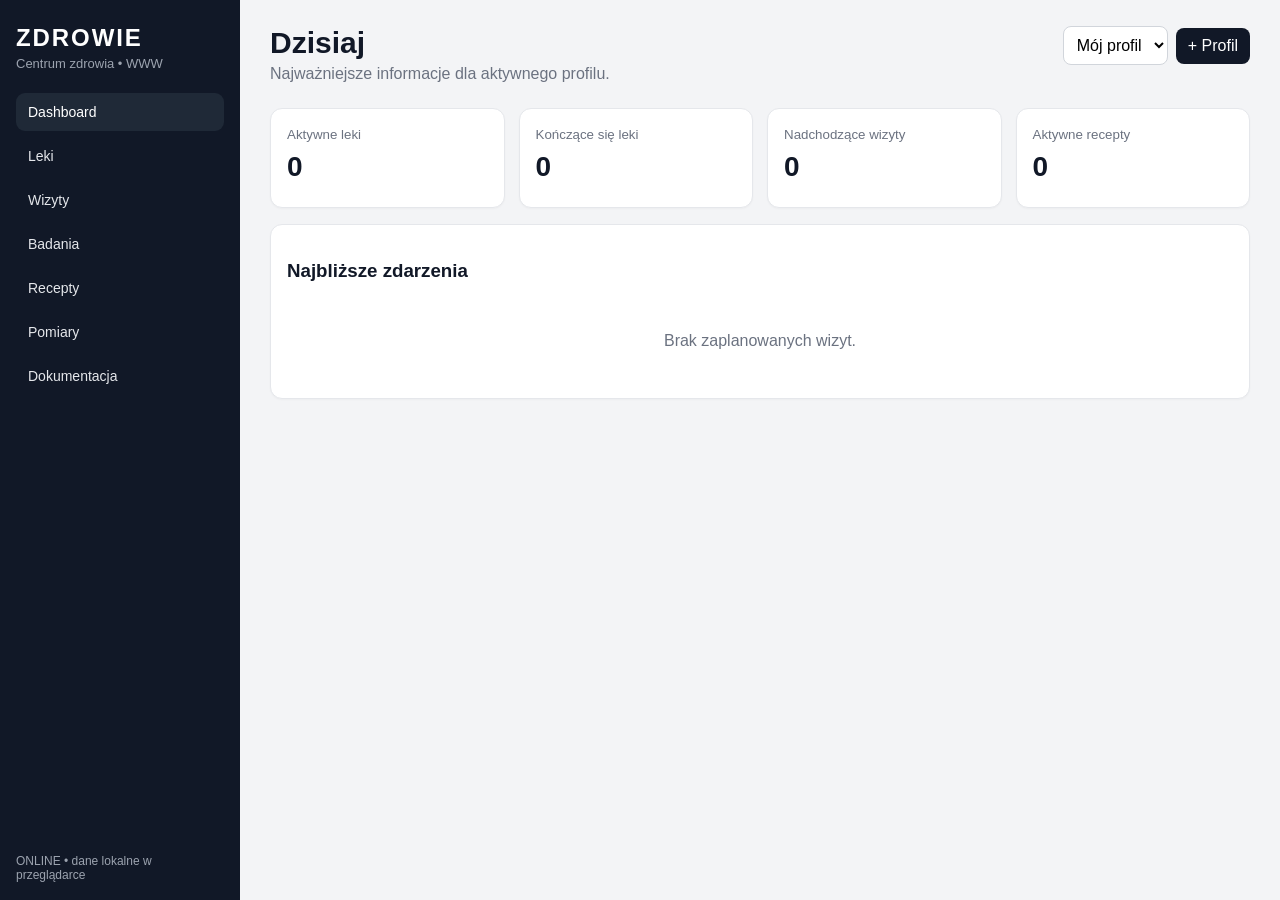
==== docs/index.html @ f6a7800a "Add docs deployment for GitHub Pages" ====
<!doctype html>
<html lang="pl">
<head>
  <meta charset="utf-8" />
  <meta name="viewport" content="width=device-width,initial-scale=1" />
  <meta name="theme-color" content="#111827" />
  <title>Zdrowie — Centrum zdrowia</title>
  <link rel="manifest" href="manifest.webmanifest" />
  <link rel="stylesheet" href="styles.css" />
</head>
<body>
  <aside class="sidebar">
    <div class="brand">ZDROWIE</div>
    <div class="muted">Centrum zdrowia • WWW</div>
    <nav id="nav"></nav>
    <div class="sidebar-foot">ONLINE • dane lokalne w przeglądarce</div>
  </aside>
  <main>
    <header>
      <div>
        <h1 id="pageTitle">Dzisiaj</h1>
        <p id="pageSubtitle">Najważniejsze informacje dla aktywnego profilu.</p>
      </div>
      <div class="header-actions">
        <select id="profileSelect"></select>
        <button id="addProfileBtn">+ Profil</button>
      </div>
    </header>
    <section id="content"></section>
  </main>
  <script src="app.js"></script>
</body>
</html>
---- docs/styles.css ----
:root{font-family:Inter,Segoe UI,Arial,sans-serif;color:#111827;background:#f3f4f6}*{box-sizing:border-box}body{margin:0;display:grid;grid-template-columns:240px 1fr;min-height:100vh}.sidebar{background:#111827;color:#fff;padding:24px 16px;position:sticky;top:0;height:100vh}.brand{font-size:24px;font-weight:800;letter-spacing:.08em}.muted{color:#9ca3af;font-size:13px;margin:4px 0 22px}nav{display:grid;gap:6px}.nav-btn{width:100%;border:0;background:transparent;color:#e5e7eb;padding:11px 12px;border-radius:9px;text-align:left;cursor:pointer;font-size:14px}.nav-btn:hover,.nav-btn.active{background:#1f2937;color:#fff}.sidebar-foot{position:absolute;bottom:18px;left:16px;right:16px;color:#9ca3af;font-size:12px}main{padding:26px 30px}header{display:flex;justify-content:space-between;align-items:flex-start;gap:20px;margin-bottom:20px}h1{margin:0;font-size:30px}header p{margin:5px 0;color:#6b7280}.header-actions{display:flex;gap:8px;align-items:center}button,select,input,textarea{font:inherit}button{border:0;border-radius:8px;padding:9px 12px;background:#111827;color:#fff;cursor:pointer}button.secondary{background:#e5e7eb;color:#111827}select,input,textarea{border:1px solid #d1d5db;border-radius:8px;padding:9px;background:#fff}.cards{display:grid;grid-template-columns:repeat(4,minmax(0,1fr));gap:14px}.card,.panel{background:#fff;border:1px solid #e5e7eb;border-radius:12px;padding:16px;box-shadow:0 1px 2px rgba(0,0,0,.03)}.card .value{font-size:28px;font-weight:800;margin:8px 0}.card small{color:#6b7280}.panel{margin-top:16px}.toolbar{display:flex;gap:8px;flex-wrap:wrap;margin-bottom:12px}.table-wrap{overflow:auto}table{width:100%;border-collapse:collapse;background:#fff}th,td{padding:10px 9px;border-bottom:1px solid #e5e7eb;text-align:left;font-size:14px}th{color:#4b5563;font-weight:700}.badge{display:inline-block;padding:4px 7px;border-radius:999px;background:#eef2ff;font-size:12px}.danger{color:#b91c1c}.empty{padding:32px;text-align:center;color:#6b7280}.modal{position:fixed;inset:0;background:rgba(17,24,39,.55);display:flex;align-items:center;justify-content:center;padding:20px}.modal-card{background:#fff;width:min(560px,100%);border-radius:14px;padding:20px}.form-grid{display:grid;grid-template-columns:1fr 1fr;gap:10px}.form-grid .full{grid-column:1/-1}.modal-actions{display:flex;justify-content:flex-end;gap:8px;margin-top:16px}@media(max-width:950px){body{grid-template-columns:1fr}.sidebar{position:relative;height:auto}.sidebar-foot{display:none}nav{grid-template-columns:repeat(3,1fr)}main{padding:20px}.cards{grid-template-columns:repeat(2,1fr)}}@media(max-width:600px){nav{grid-template-columns:repeat(2,1fr)}header{flex-direction:column}.cards{grid-template-columns:1fr}.form-grid{grid-template-columns:1fr}.form-grid .full{grid-column:auto}}
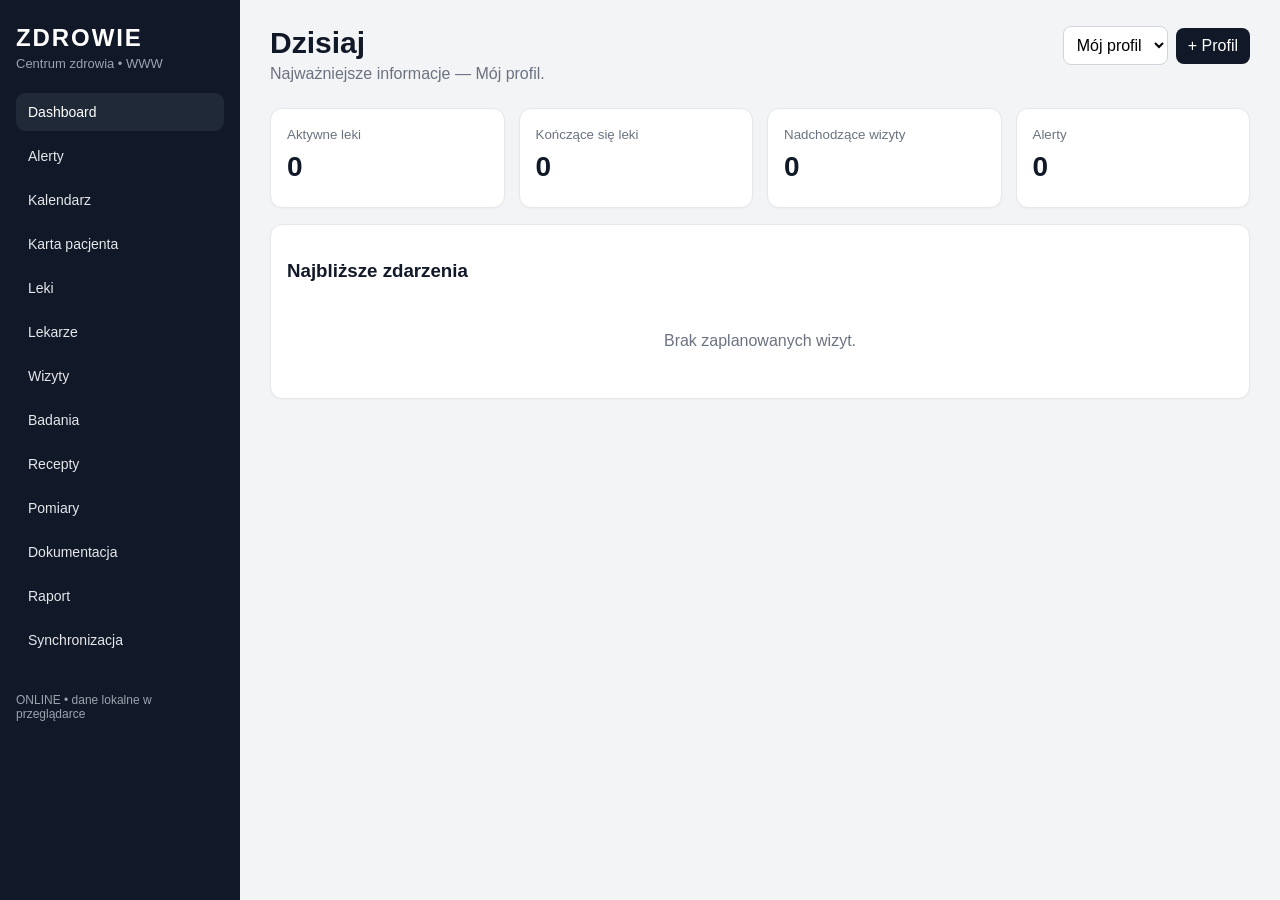
==== commit c299326e: "web: load encrypted sync module" ====
--- a/docs/index.html
+++ b/docs/index.html
@@ -29,5 +29,6 @@
     <section id="content"></section>
   </main>
   <script src="app.js"></script>
+  <script src="sync.js"></script>
 </body>
 </html>
--- a/docs/styles.css
+++ b/docs/styles.css
@@ -1 +1 @@
-:root{font-family:Inter,Segoe UI,Arial,sans-serif;color:#111827;background:#f3f4f6}*{box-sizing:border-box}body{margin:0;display:grid;grid-template-columns:240px 1fr;min-height:100vh}.sidebar{background:#111827;color:#fff;padding:24px 16px;position:sticky;top:0;height:100vh}.brand{font-size:24px;font-weight:800;letter-spacing:.08em}.muted{color:#9ca3af;font-size:13px;margin:4px 0 22px}nav{display:grid;gap:6px}.nav-btn{width:100%;border:0;background:transparent;color:#e5e7eb;padding:11px 12px;border-radius:9px;text-align:left;cursor:pointer;font-size:14px}.nav-btn:hover,.nav-btn.active{background:#1f2937;color:#fff}.sidebar-foot{position:absolute;bottom:18px;left:16px;right:16px;color:#9ca3af;font-size:12px}main{padding:26px 30px}header{display:flex;justify-content:space-between;align-items:flex-start;gap:20px;margin-bottom:20px}h1{margin:0;font-size:30px}header p{margin:5px 0;color:#6b7280}.header-actions{display:flex;gap:8px;align-items:center}button,select,input,textarea{font:inherit}button{border:0;border-radius:8px;padding:9px 12px;background:#111827;color:#fff;cursor:pointer}button.secondary{background:#e5e7eb;color:#111827}select,input,textarea{border:1px solid #d1d5db;border-radius:8px;padding:9px;background:#fff}.cards{display:grid;grid-template-columns:repeat(4,minmax(0,1fr));gap:14px}.card,.panel{background:#fff;border:1px solid #e5e7eb;border-radius:12px;padding:16px;box-shadow:0 1px 2px rgba(0,0,0,.03)}.card .value{font-size:28px;font-weight:800;margin:8px 0}.card small{color:#6b7280}.panel{margin-top:16px}.toolbar{display:flex;gap:8px;flex-wrap:wrap;margin-bottom:12px}.table-wrap{overflow:auto}table{width:100%;border-collapse:collapse;background:#fff}th,td{padding:10px 9px;border-bottom:1px solid #e5e7eb;text-align:left;font-size:14px}th{color:#4b5563;font-weight:700}.badge{display:inline-block;padding:4px 7px;border-radius:999px;background:#eef2ff;font-size:12px}.danger{color:#b91c1c}.empty{padding:32px;text-align:center;color:#6b7280}.modal{position:fixed;inset:0;background:rgba(17,24,39,.55);display:flex;align-items:center;justify-content:center;padding:20px}.modal-card{background:#fff;width:min(560px,100%);border-radius:14px;padding:20px}.form-grid{display:grid;grid-template-columns:1fr 1fr;gap:10px}.form-grid .full{grid-column:1/-1}.modal-actions{display:flex;justify-content:flex-end;gap:8px;margin-top:16px}@media(max-width:950px){body{grid-template-columns:1fr}.sidebar{position:relative;height:auto}.sidebar-foot{display:none}nav{grid-template-columns:repeat(3,1fr)}main{padding:20px}.cards{grid-template-columns:repeat(2,1fr)}}@media(max-width:600px){nav{grid-template-columns:repeat(2,1fr)}header{flex-direction:column}.cards{grid-template-columns:1fr}.form-grid{grid-template-columns:1fr}.form-grid .full{grid-column:auto}}+:root{font-family:Inter,Segoe UI,Arial,sans-serif;color:#111827;background:#f3f4f6}*{box-sizing:border-box}body{margin:0;display:grid;grid-template-columns:240px 1fr;min-height:100vh}.sidebar{background:#111827;color:#fff;padding:24px 16px;position:sticky;top:0;height:100vh;overflow:auto}.brand{font-size:24px;font-weight:800;letter-spacing:.08em}.muted{color:#9ca3af;font-size:13px;margin:4px 0 22px}nav{display:grid;gap:6px}.nav-btn{width:100%;border:0;background:transparent;color:#e5e7eb;padding:11px 12px;border-radius:9px;text-align:left;cursor:pointer;font-size:14px}.nav-btn:hover,.nav-btn.active{background:#1f2937;color:#fff}.sidebar-foot{position:sticky;bottom:0;margin-top:20px;padding-top:14px;background:#111827;color:#9ca3af;font-size:12px}main{padding:26px 30px;min-width:0}header{display:flex;justify-content:space-between;align-items:flex-start;gap:20px;margin-bottom:20px}h1{margin:0;font-size:30px}header p{margin:5px 0;color:#6b7280}.header-actions{display:flex;gap:8px;align-items:center}button,select,input,textarea{font:inherit}button{border:0;border-radius:8px;padding:9px 12px;background:#111827;color:#fff;cursor:pointer}button.secondary{background:#e5e7eb;color:#111827}select,input,textarea{border:1px solid #d1d5db;border-radius:8px;padding:9px;background:#fff}textarea{min-height:90px;resize:vertical}.cards{display:grid;grid-template-columns:repeat(4,minmax(0,1fr));gap:14px}.card,.panel{background:#fff;border:1px solid #e5e7eb;border-radius:12px;padding:16px;box-shadow:0 1px 2px rgba(0,0,0,.03)}.card .value{font-size:28px;font-weight:800;margin:8px 0}.card small{color:#6b7280}.panel{margin-top:16px}.toolbar{display:flex;gap:8px;flex-wrap:wrap;margin-bottom:12px}.table-wrap{overflow:auto}table{width:100%;border-collapse:collapse;background:#fff}th,td{padding:10px 9px;border-bottom:1px solid #e5e7eb;text-align:left;font-size:14px}th{color:#4b5563;font-weight:700}.badge{display:inline-block;padding:4px 7px;border-radius:999px;background:#eef2ff;font-size:12px}.alert-high{background:#fee2e2;color:#991b1b}.danger{color:#b91c1c}.empty{padding:32px;text-align:center;color:#6b7280}.modal{position:fixed;inset:0;background:rgba(17,24,39,.55);display:flex;align-items:center;justify-content:center;padding:20px;z-index:20}.modal-card{background:#fff;width:min(560px,100%);border-radius:14px;padding:20px;max-height:90vh;overflow:auto}.form-grid{display:grid;grid-template-columns:1fr 1fr;gap:10px}.form-grid .full{grid-column:1/-1}.modal-actions{display:flex;justify-content:flex-end;gap:8px;margin-top:16px}.timeline{display:grid;gap:0;margin-top:12px}.timeline-item{display:grid;grid-template-columns:180px 1fr;gap:18px;padding:13px 0;border-bottom:1px solid #e5e7eb}.timeline-date{font-weight:700;color:#374151}.patient-grid{display:grid;grid-template-columns:repeat(3,minmax(0,1fr));gap:16px}.patient-grid label{display:grid;gap:6px;color:#4b5563}.patient-grid input,.patient-grid textarea{width:100%;color:#111827}.patient-grid .wide{grid-column:1/-1}.report h2{margin-top:6px}.report h3{margin-top:24px;margin-bottom:8px}@media print{.sidebar,header,.toolbar{display:none!important}body{display:block;background:#fff}main{padding:0}.panel{border:0;box-shadow:none;margin:0}.report{font-size:11pt}button{display:none!important}}@media(max-width:950px){body{grid-template-columns:1fr}.sidebar{position:relative;height:auto}.sidebar-foot{display:none}nav{grid-template-columns:repeat(3,1fr)}main{padding:20px}.cards{grid-template-columns:repeat(2,1fr)}.patient-grid{grid-template-columns:1fr 1fr}}@media(max-width:600px){nav{grid-template-columns:repeat(2,1fr)}header{flex-direction:column}.cards{grid-template-columns:1fr}.form-grid,.patient-grid{grid-template-columns:1fr}.form-grid .full,.patient-grid .wide{grid-column:auto}.timeline-item{grid-template-columns:1fr;gap:4px}}
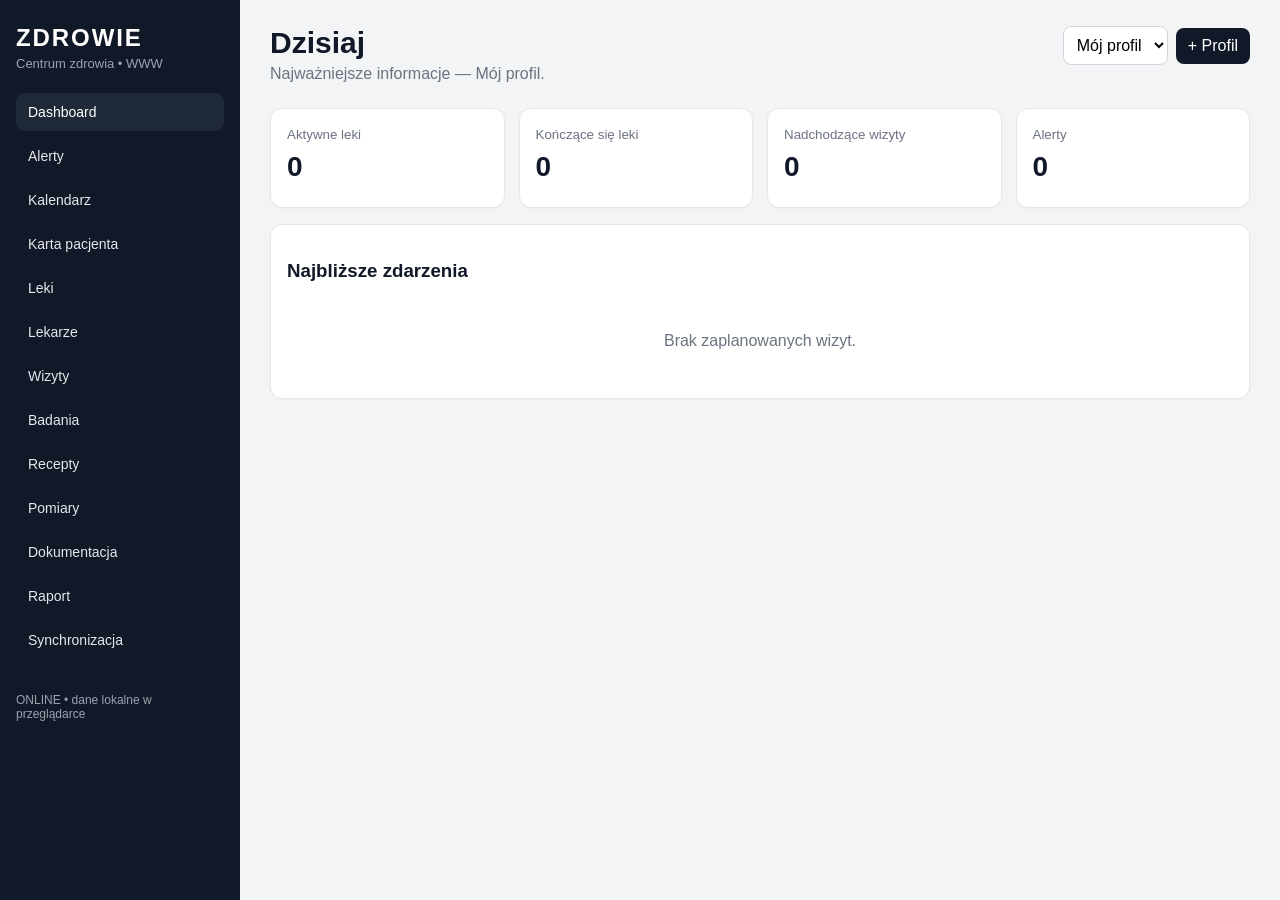
==== commit 5c8c8b9a: "Force fresh WWW assets for cloud sync test" ====
--- a/docs/index.html
+++ b/docs/index.html
@@ -6,7 +6,7 @@
   <meta name="theme-color" content="#111827" />
   <title>Zdrowie — Centrum zdrowia</title>
   <link rel="manifest" href="manifest.webmanifest" />
-  <link rel="stylesheet" href="styles.css" />
+  <link rel="stylesheet" href="styles.css?v=20" />
 </head>
 <body>
   <aside class="sidebar">
@@ -28,7 +28,7 @@
     </header>
     <section id="content"></section>
   </main>
-  <script src="app.js"></script>
-  <script src="sync.js"></script>
+  <script src="app.js?v=20"></script>
+  <script src="sync.js?v=20"></script>
 </body>
 </html>
--- a/docs/styles.css
+++ b/docs/styles.css
@@ -1 +1 @@
-:root{font-family:Inter,Segoe UI,Arial,sans-serif;color:#111827;background:#f3f4f6}*{box-sizing:border-box}body{margin:0;display:grid;grid-template-columns:240px 1fr;min-height:100vh}.sidebar{background:#111827;color:#fff;padding:24px 16px;position:sticky;top:0;height:100vh;overflow:auto}.brand{font-size:24px;font-weight:800;letter-spacing:.08em}.muted{color:#9ca3af;font-size:13px;margin:4px 0 22px}nav{display:grid;gap:6px}.nav-btn{width:100%;border:0;background:transparent;color:#e5e7eb;padding:11px 12px;border-radius:9px;text-align:left;cursor:pointer;font-size:14px}.nav-btn:hover,.nav-btn.active{background:#1f2937;color:#fff}.sidebar-foot{position:sticky;bottom:0;margin-top:20px;padding-top:14px;background:#111827;color:#9ca3af;font-size:12px}main{padding:26px 30px;min-width:0}header{display:flex;justify-content:space-between;align-items:flex-start;gap:20px;margin-bottom:20px}h1{margin:0;font-size:30px}header p{margin:5px 0;color:#6b7280}.header-actions{display:flex;gap:8px;align-items:center}button,select,input,textarea{font:inherit}button{border:0;border-radius:8px;padding:9px 12px;background:#111827;color:#fff;cursor:pointer}button.secondary{background:#e5e7eb;color:#111827}select,input,textarea{border:1px solid #d1d5db;border-radius:8px;padding:9px;background:#fff}textarea{min-height:90px;resize:vertical}.cards{display:grid;grid-template-columns:repeat(4,minmax(0,1fr));gap:14px}.card,.panel{background:#fff;border:1px solid #e5e7eb;border-radius:12px;padding:16px;box-shadow:0 1px 2px rgba(0,0,0,.03)}.card .value{font-size:28px;font-weight:800;margin:8px 0}.card small{color:#6b7280}.panel{margin-top:16px}.toolbar{display:flex;gap:8px;flex-wrap:wrap;margin-bottom:12px}.table-wrap{overflow:auto}table{width:100%;border-collapse:collapse;background:#fff}th,td{padding:10px 9px;border-bottom:1px solid #e5e7eb;text-align:left;font-size:14px}th{color:#4b5563;font-weight:700}.badge{display:inline-block;padding:4px 7px;border-radius:999px;background:#eef2ff;font-size:12px}.alert-high{background:#fee2e2;color:#991b1b}.danger{color:#b91c1c}.empty{padding:32px;text-align:center;color:#6b7280}.modal{position:fixed;inset:0;background:rgba(17,24,39,.55);display:flex;align-items:center;justify-content:center;padding:20px;z-index:20}.modal-card{background:#fff;width:min(560px,100%);border-radius:14px;padding:20px;max-height:90vh;overflow:auto}.form-grid{display:grid;grid-template-columns:1fr 1fr;gap:10px}.form-grid .full{grid-column:1/-1}.modal-actions{display:flex;justify-content:flex-end;gap:8px;margin-top:16px}.timeline{display:grid;gap:0;margin-top:12px}.timeline-item{display:grid;grid-template-columns:180px 1fr;gap:18px;padding:13px 0;border-bottom:1px solid #e5e7eb}.timeline-date{font-weight:700;color:#374151}.patient-grid{display:grid;grid-template-columns:repeat(3,minmax(0,1fr));gap:16px}.patient-grid label{display:grid;gap:6px;color:#4b5563}.patient-grid input,.patient-grid textarea{width:100%;color:#111827}.patient-grid .wide{grid-column:1/-1}.report h2{margin-top:6px}.report h3{margin-top:24px;margin-bottom:8px}@media print{.sidebar,header,.toolbar{display:none!important}body{display:block;background:#fff}main{padding:0}.panel{border:0;box-shadow:none;margin:0}.report{font-size:11pt}button{display:none!important}}@media(max-width:950px){body{grid-template-columns:1fr}.sidebar{position:relative;height:auto}.sidebar-foot{display:none}nav{grid-template-columns:repeat(3,1fr)}main{padding:20px}.cards{grid-template-columns:repeat(2,1fr)}.patient-grid{grid-template-columns:1fr 1fr}}@media(max-width:600px){nav{grid-template-columns:repeat(2,1fr)}header{flex-direction:column}.cards{grid-template-columns:1fr}.form-grid,.patient-grid{grid-template-columns:1fr}.form-grid .full,.patient-grid .wide{grid-column:auto}.timeline-item{grid-template-columns:1fr;gap:4px}}+:root{font-family:Inter,Segoe UI,Arial,sans-serif;color:#111827;background:#f3f4f6}*{box-sizing:border-box}body{margin:0;display:grid;grid-template-columns:240px 1fr;min-height:100vh}.sidebar{background:#111827;color:#fff;padding:24px 16px;position:sticky;top:0;height:100vh;overflow:auto}.brand{font-size:24px;font-weight:800;letter-spacing:.08em}.muted{color:#9ca3af;font-size:13px;margin:4px 0 22px}nav{display:grid;gap:6px}.nav-btn{width:100%;border:0;background:transparent;color:#e5e7eb;padding:11px 12px;border-radius:9px;text-align:left;cursor:pointer;font-size:14px}.nav-btn:hover,.nav-btn.active{background:#1f2937;color:#fff}.sidebar-foot{position:sticky;bottom:0;margin-top:20px;padding-top:14px;background:#111827;color:#9ca3af;font-size:12px}main{padding:26px 30px;min-width:0}header{display:flex;justify-content:space-between;align-items:flex-start;gap:20px;margin-bottom:20px}h1{margin:0;font-size:30px}header p{margin:5px 0;color:#6b7280}.header-actions{display:flex;gap:8px;align-items:center}button,select,input,textarea{font:inherit}button{border:0;border-radius:8px;padding:9px 12px;background:#111827;color:#fff;cursor:pointer}button.secondary{background:#e5e7eb;color:#111827}select,input,textarea{border:1px solid #d1d5db;border-radius:8px;padding:9px;background:#fff}textarea{min-height:90px;resize:vertical}.cards{display:grid;grid-template-columns:repeat(4,minmax(0,1fr));gap:14px}.card,.panel{background:#fff;border:1px solid #e5e7eb;border-radius:12px;padding:16px;box-shadow:0 1px 2px rgba(0,0,0,.03)}.card .value{font-size:28px;font-weight:800;margin:8px 0}.card small{color:#6b7280}.panel{margin-top:16px}.toolbar{display:flex;gap:8px;flex-wrap:wrap;margin-bottom:12px}.table-wrap{overflow:auto}table{width:100%;border-collapse:collapse;background:#fff}th,td{padding:10px 9px;border-bottom:1px solid #e5e7eb;text-align:left;font-size:14px}th{color:#4b5563;font-weight:700}.badge{display:inline-block;padding:4px 7px;border-radius:999px;background:#eef2ff;font-size:12px}.alert-high{background:#fee2e2;color:#991b1b}.danger{color:#b91c1c}.empty{padding:32px;text-align:center;color:#6b7280}.modal{position:fixed;inset:0;background:rgba(17,24,39,.55);display:flex;align-items:center;justify-content:center;padding:20px;z-index:20}.modal-card{background:#fff;width:min(560px,100%);border-radius:14px;padding:20px;max-height:90vh;overflow:auto}.form-grid{display:grid;grid-template-columns:1fr 1fr;gap:10px}.form-grid .full{grid-column:1/-1}.modal-actions{display:flex;justify-content:flex-end;gap:8px;margin-top:16px}.timeline{display:grid;gap:0;margin-top:12px}.timeline-item{display:grid;grid-template-columns:180px 1fr;gap:18px;padding:13px 0;border-bottom:1px solid #e5e7eb}.timeline-date{font-weight:700;color:#374151}.patient-grid{display:grid;grid-template-columns:repeat(3,minmax(0,1fr));gap:16px}.patient-grid label{display:grid;gap:6px;color:#4b5563}.patient-grid input,.patient-grid textarea{width:100%;color:#111827}.patient-grid .wide{grid-column:1/-1}.report h2{margin-top:6px}.report h3{margin-top:24px;margin-bottom:8px}.sync-row{display:flex;gap:10px;align-items:center;flex-wrap:wrap}.sync-row input[type=password]{min-width:240px}.sync-row input[type=file]{max-width:360px}.sync-note{color:#6b7280}.sync-status{margin-top:12px;font-weight:700}.sync-steps{line-height:1.8;padding-left:22px}@media print{.sidebar,header,.toolbar{display:none!important}body{display:block;background:#fff}main{padding:0}.panel{border:0;box-shadow:none;margin:0}.report{font-size:11pt}button{display:none!important}}@media(max-width:950px){body{grid-template-columns:1fr}.sidebar{position:relative;height:auto}.sidebar-foot{display:none}nav{grid-template-columns:repeat(3,1fr)}main{padding:20px}.cards{grid-template-columns:repeat(2,1fr)}.patient-grid{grid-template-columns:1fr 1fr}}@media(max-width:600px){nav{grid-template-columns:repeat(2,1fr)}header{flex-direction:column}.cards{grid-template-columns:1fr}.form-grid,.patient-grid{grid-template-columns:1fr}.form-grid .full,.patient-grid .wide{grid-column:auto}.timeline-item{grid-template-columns:1fr;gap:4px}.sync-row{align-items:stretch}.sync-row>*{width:100%}}
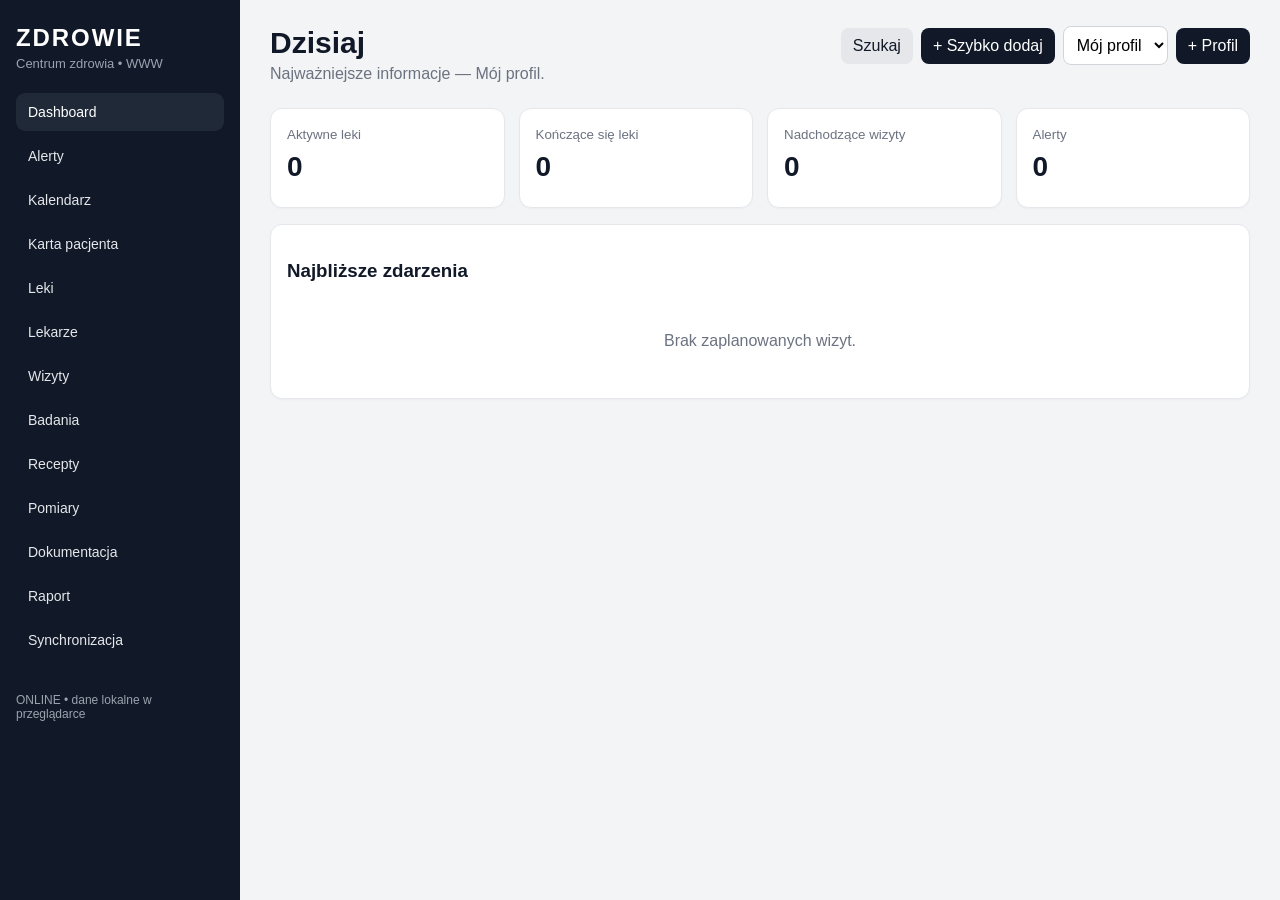
==== commit add96812: "feat(web): load quick search tools" ====
--- a/docs/index.html
+++ b/docs/index.html
@@ -6,7 +6,7 @@
   <meta name="theme-color" content="#111827" />
   <title>Zdrowie — Centrum zdrowia</title>
   <link rel="manifest" href="manifest.webmanifest" />
-  <link rel="stylesheet" href="styles.css?v=20" />
+  <link rel="stylesheet" href="styles.css?v=21" />
 </head>
 <body>
   <aside class="sidebar">
@@ -28,7 +28,8 @@
     </header>
     <section id="content"></section>
   </main>
-  <script src="app.js?v=20"></script>
-  <script src="sync.js?v=20"></script>
+  <script src="app.js?v=21"></script>
+  <script src="quick.js?v=21"></script>
+  <script src="sync.js?v=21"></script>
 </body>
 </html>
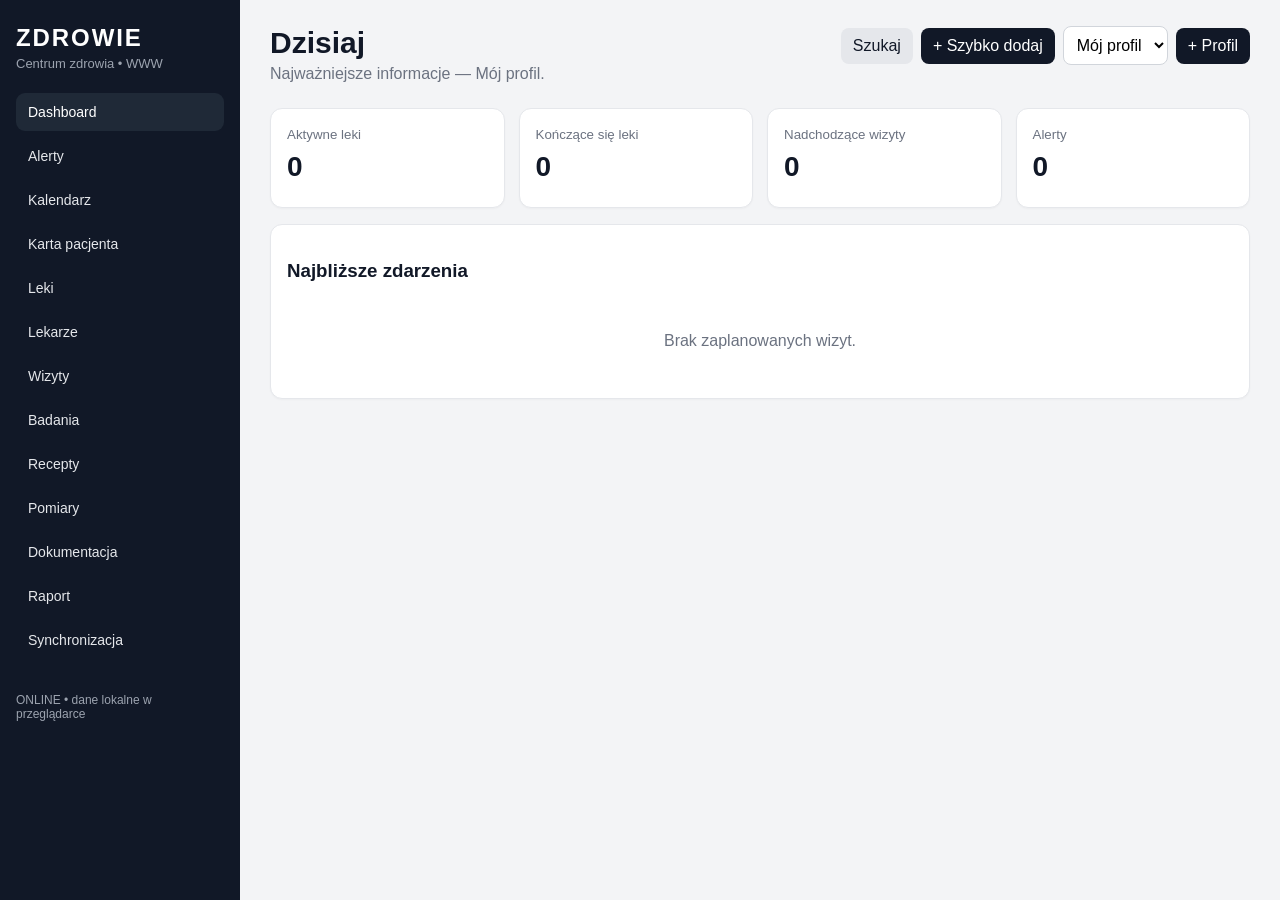
==== commit 229b4b27: "feat(web): enable new Today dashboard" ====
--- a/docs/index.html
+++ b/docs/index.html
@@ -6,7 +6,8 @@
   <meta name="theme-color" content="#111827" />
   <title>Zdrowie — Centrum zdrowia</title>
   <link rel="manifest" href="manifest.webmanifest" />
-  <link rel="stylesheet" href="styles.css?v=21" />
+  <link rel="stylesheet" href="styles.css?v=22" />
+  <link rel="stylesheet" href="dashboard-v2.css?v=22" />
 </head>
 <body>
   <aside class="sidebar">
@@ -28,8 +29,9 @@
     </header>
     <section id="content"></section>
   </main>
-  <script src="app.js?v=21"></script>
-  <script src="quick.js?v=21"></script>
-  <script src="sync.js?v=21"></script>
+  <script src="app.js?v=22"></script>
+  <script src="dashboard-v2.js?v=22"></script>
+  <script src="quick.js?v=22"></script>
+  <script src="sync.js?v=22"></script>
 </body>
 </html>
--- a/docs/styles.css
+++ b/docs/styles.css
@@ -1 +1 @@
-:root{font-family:Inter,Segoe UI,Arial,sans-serif;color:#111827;background:#f3f4f6}*{box-sizing:border-box}body{margin:0;display:grid;grid-template-columns:240px 1fr;min-height:100vh}.sidebar{background:#111827;color:#fff;padding:24px 16px;position:sticky;top:0;height:100vh;overflow:auto}.brand{font-size:24px;font-weight:800;letter-spacing:.08em}.muted{color:#9ca3af;font-size:13px;margin:4px 0 22px}nav{display:grid;gap:6px}.nav-btn{width:100%;border:0;background:transparent;color:#e5e7eb;padding:11px 12px;border-radius:9px;text-align:left;cursor:pointer;font-size:14px}.nav-btn:hover,.nav-btn.active{background:#1f2937;color:#fff}.sidebar-foot{position:sticky;bottom:0;margin-top:20px;padding-top:14px;background:#111827;color:#9ca3af;font-size:12px}main{padding:26px 30px;min-width:0}header{display:flex;justify-content:space-between;align-items:flex-start;gap:20px;margin-bottom:20px}h1{margin:0;font-size:30px}header p{margin:5px 0;color:#6b7280}.header-actions{display:flex;gap:8px;align-items:center}button,select,input,textarea{font:inherit}button{border:0;border-radius:8px;padding:9px 12px;background:#111827;color:#fff;cursor:pointer}button.secondary{background:#e5e7eb;color:#111827}select,input,textarea{border:1px solid #d1d5db;border-radius:8px;padding:9px;background:#fff}textarea{min-height:90px;resize:vertical}.cards{display:grid;grid-template-columns:repeat(4,minmax(0,1fr));gap:14px}.card,.panel{background:#fff;border:1px solid #e5e7eb;border-radius:12px;padding:16px;box-shadow:0 1px 2px rgba(0,0,0,.03)}.card .value{font-size:28px;font-weight:800;margin:8px 0}.card small{color:#6b7280}.panel{margin-top:16px}.toolbar{display:flex;gap:8px;flex-wrap:wrap;margin-bottom:12px}.table-wrap{overflow:auto}table{width:100%;border-collapse:collapse;background:#fff}th,td{padding:10px 9px;border-bottom:1px solid #e5e7eb;text-align:left;font-size:14px}th{color:#4b5563;font-weight:700}.badge{display:inline-block;padding:4px 7px;border-radius:999px;background:#eef2ff;font-size:12px}.alert-high{background:#fee2e2;color:#991b1b}.danger{color:#b91c1c}.empty{padding:32px;text-align:center;color:#6b7280}.modal{position:fixed;inset:0;background:rgba(17,24,39,.55);display:flex;align-items:center;justify-content:center;padding:20px;z-index:20}.modal-card{background:#fff;width:min(560px,100%);border-radius:14px;padding:20px;max-height:90vh;overflow:auto}.form-grid{display:grid;grid-template-columns:1fr 1fr;gap:10px}.form-grid .full{grid-column:1/-1}.modal-actions{display:flex;justify-content:flex-end;gap:8px;margin-top:16px}.timeline{display:grid;gap:0;margin-top:12px}.timeline-item{display:grid;grid-template-columns:180px 1fr;gap:18px;padding:13px 0;border-bottom:1px solid #e5e7eb}.timeline-date{font-weight:700;color:#374151}.patient-grid{display:grid;grid-template-columns:repeat(3,minmax(0,1fr));gap:16px}.patient-grid label{display:grid;gap:6px;color:#4b5563}.patient-grid input,.patient-grid textarea{width:100%;color:#111827}.patient-grid .wide{grid-column:1/-1}.report h2{margin-top:6px}.report h3{margin-top:24px;margin-bottom:8px}.sync-row{display:flex;gap:10px;align-items:center;flex-wrap:wrap}.sync-row input[type=password]{min-width:240px}.sync-row input[type=file]{max-width:360px}.sync-note{color:#6b7280}.sync-status{margin-top:12px;font-weight:700}.sync-steps{line-height:1.8;padding-left:22px}@media print{.sidebar,header,.toolbar{display:none!important}body{display:block;background:#fff}main{padding:0}.panel{border:0;box-shadow:none;margin:0}.report{font-size:11pt}button{display:none!important}}@media(max-width:950px){body{grid-template-columns:1fr}.sidebar{position:relative;height:auto}.sidebar-foot{display:none}nav{grid-template-columns:repeat(3,1fr)}main{padding:20px}.cards{grid-template-columns:repeat(2,1fr)}.patient-grid{grid-template-columns:1fr 1fr}}@media(max-width:600px){nav{grid-template-columns:repeat(2,1fr)}header{flex-direction:column}.cards{grid-template-columns:1fr}.form-grid,.patient-grid{grid-template-columns:1fr}.form-grid .full,.patient-grid .wide{grid-column:auto}.timeline-item{grid-template-columns:1fr;gap:4px}.sync-row{align-items:stretch}.sync-row>*{width:100%}}+:root{font-family:Inter,Segoe UI,Arial,sans-serif;color:#111827;background:#f3f4f6}*{box-sizing:border-box}body{margin:0;display:grid;grid-template-columns:240px 1fr;min-height:100vh}.sidebar{background:#111827;color:#fff;padding:24px 16px;position:sticky;top:0;height:100vh;overflow:auto}.brand{font-size:24px;font-weight:800;letter-spacing:.08em}.muted{color:#9ca3af;font-size:13px;margin:4px 0 22px}nav{display:grid;gap:6px}.nav-btn{width:100%;border:0;background:transparent;color:#e5e7eb;padding:11px 12px;border-radius:9px;text-align:left;cursor:pointer;font-size:14px}.nav-btn:hover,.nav-btn.active{background:#1f2937;color:#fff}.sidebar-foot{position:sticky;bottom:0;margin-top:20px;padding-top:14px;background:#111827;color:#9ca3af;font-size:12px}main{padding:26px 30px;min-width:0}header{display:flex;justify-content:space-between;align-items:flex-start;gap:20px;margin-bottom:20px}h1{margin:0;font-size:30px}header p{margin:5px 0;color:#6b7280}.header-actions{display:flex;gap:8px;align-items:center;flex-wrap:wrap}button,select,input,textarea{font:inherit}button{border:0;border-radius:8px;padding:9px 12px;background:#111827;color:#fff;cursor:pointer}button.secondary{background:#e5e7eb;color:#111827}select,input,textarea{border:1px solid #d1d5db;border-radius:8px;padding:9px;background:#fff}textarea{min-height:90px;resize:vertical}.cards{display:grid;grid-template-columns:repeat(4,minmax(0,1fr));gap:14px}.card,.panel{background:#fff;border:1px solid #e5e7eb;border-radius:12px;padding:16px;box-shadow:0 1px 2px rgba(0,0,0,.03)}.card .value{font-size:28px;font-weight:800;margin:8px 0}.card small{color:#6b7280}.panel{margin-top:16px}.toolbar{display:flex;gap:8px;flex-wrap:wrap;margin-bottom:12px}.table-wrap{overflow:auto}table{width:100%;border-collapse:collapse;background:#fff}th,td{padding:10px 9px;border-bottom:1px solid #e5e7eb;text-align:left;font-size:14px}th{color:#4b5563;font-weight:700}.badge{display:inline-block;padding:4px 7px;border-radius:999px;background:#eef2ff;font-size:12px}.alert-high{background:#fee2e2;color:#991b1b}.danger{color:#b91c1c}.empty{padding:32px;text-align:center;color:#6b7280}.modal{position:fixed;inset:0;background:rgba(17,24,39,.55);display:flex;align-items:center;justify-content:center;padding:20px;z-index:20}.modal-card{background:#fff;width:min(560px,100%);border-radius:14px;padding:20px;max-height:90vh;overflow:auto}.form-grid{display:grid;grid-template-columns:1fr 1fr;gap:10px}.form-grid .full{grid-column:1/-1}.modal-actions{display:flex;justify-content:flex-end;gap:8px;margin-top:16px}.timeline{display:grid;gap:0;margin-top:12px}.timeline-item{display:grid;grid-template-columns:180px 1fr;gap:18px;padding:13px 0;border-bottom:1px solid #e5e7eb}.timeline-date{font-weight:700;color:#374151}.patient-grid{display:grid;grid-template-columns:repeat(3,minmax(0,1fr));gap:16px}.patient-grid label{display:grid;gap:6px;color:#4b5563}.patient-grid input,.patient-grid textarea{width:100%;color:#111827}.patient-grid .wide{grid-column:1/-1}.report h2{margin-top:6px}.report h3{margin-top:24px;margin-bottom:8px}.sync-row{display:flex;gap:10px;align-items:center;flex-wrap:wrap}.sync-row input[type=password]{min-width:240px}.sync-row input[type=file]{max-width:360px}.sync-note{color:#6b7280}.sync-status{margin-top:12px;font-weight:700}.sync-steps{line-height:1.8;padding-left:22px}.quick-card{width:min(720px,100%)}.quick-head{display:flex;justify-content:space-between;align-items:center;gap:12px}.quick-head h2{margin:0}.quick-search{width:100%;font-size:16px;padding:12px;margin-top:16px}.quick-hint{color:#6b7280;font-size:13px;margin:10px 0 14px}.search-results{display:grid;gap:8px}.search-hit{display:grid;grid-template-columns:auto 1fr;gap:6px 10px;text-align:left;background:#fff;color:#111827;border:1px solid #e5e7eb;padding:12px;border-radius:10px}.search-hit:hover{background:#f9fafb}.search-hit strong{align-self:center}.search-hit small{grid-column:2;color:#6b7280}.quick-actions{display:grid;grid-template-columns:repeat(3,1fr);gap:10px;margin-top:16px}.quick-actions button{padding:14px}@media print{.sidebar,header,.toolbar{display:none!important}body{display:block;background:#fff}main{padding:0}.panel{border:0;box-shadow:none;margin:0}.report{font-size:11pt}button{display:none!important}}@media(max-width:950px){body{grid-template-columns:1fr}.sidebar{position:relative;height:auto}.sidebar-foot{display:none}nav{grid-template-columns:repeat(3,1fr)}main{padding:20px}.cards{grid-template-columns:repeat(2,1fr)}.patient-grid{grid-template-columns:1fr 1fr}}@media(max-width:600px){nav{grid-template-columns:repeat(2,1fr)}header{flex-direction:column}.cards{grid-template-columns:1fr}.form-grid,.patient-grid{grid-template-columns:1fr}.form-grid .full,.patient-grid .wide{grid-column:auto}.timeline-item{grid-template-columns:1fr;gap:4px}.sync-row{align-items:stretch}.sync-row>*{width:100%}.quick-actions{grid-template-columns:1fr}.header-actions{width:100%}.header-actions>*{flex:1}}
--- a/docs/dashboard-v2.css
+++ b/docs/dashboard-v2.css
@@ -0,0 +1 @@
+.today-grid{display:grid;grid-template-columns:repeat(4,minmax(0,1fr));gap:14px;margin-bottom:16px}.today-stat{background:#fff;color:#111827;border:1px solid #e5e7eb;border-radius:14px;padding:16px;text-align:left;display:flex;gap:13px;align-items:flex-start;box-shadow:0 1px 2px rgba(0,0,0,.03);min-height:112px}.today-stat:hover{border-color:#9ca3af;transform:translateY(-1px)}.today-stat small,.today-stat em{display:block;color:#6b7280;font-style:normal}.today-stat strong{display:block;font-size:28px;line-height:1.15;margin:4px 0}.today-stat .today-text{font-size:19px}.today-icon{font-size:24px;line-height:1;background:#f3f4f6;border-radius:10px;padding:9px}.today-danger{border-color:#fecaca}.today-danger .today-icon{background:#fee2e2}.dashboard-columns{display:grid;grid-template-columns:minmax(0,2fr) minmax(280px,1fr);gap:16px}.dashboard-columns.lower{margin-top:0}.dashboard-main,.dashboard-side{margin-top:0}.dashboard-columns.lower .panel{margin-top:16px}.section-head{display:flex;justify-content:space-between;gap:12px;align-items:flex-start;margin-bottom:10px}.section-head h3{margin:0}.section-head p{margin:4px 0 0;color:#6b7280;font-size:13px}.event-list{display:grid}.event-row{display:grid;grid-template-columns:120px 1fr auto;gap:14px;align-items:center;background:transparent;color:#111827;border-radius:0;border-bottom:1px solid #e5e7eb;padding:13px 4px;text-align:left}.event-row:hover{background:#f9fafb}.event-date{font-weight:700;font-size:13px;color:#374151}.event-body{display:grid;gap:3px}.event-body small,.mini-row small{color:#6b7280}.quick-dashboard{display:grid;grid-template-columns:1fr 1fr;gap:9px}.mini-list{display:grid}.mini-row{display:flex;justify-content:space-between;gap:12px;align-items:center;padding:11px 4px;border-bottom:1px solid #e5e7eb}.mini-row>span:first-child{display:grid;gap:3px}.mini-alert b{color:#b91c1c}.stock-pill{white-space:nowrap;background:#f3f4f6;padding:5px 8px;border-radius:999px;font-size:12px;font-weight:700}.mini-alert .stock-pill{background:#fee2e2;color:#991b1b}.measure-grid{display:grid;grid-template-columns:1fr 1fr;gap:10px}.measure-grid>div{background:#f9fafb;border:1px solid #e5e7eb;border-radius:10px;padding:11px}.measure-grid small{display:block;color:#6b7280;margin-bottom:4px}.measure-grid b{font-size:18px}.empty.compact{padding:20px 8px}@media(max-width:1100px){.today-grid{grid-template-columns:repeat(2,1fr)}}@media(max-width:800px){.dashboard-columns{grid-template-columns:1fr}.dashboard-side{margin-top:16px}.dashboard-columns.lower .dashboard-side{margin-top:0}}@media(max-width:600px){.today-grid{grid-template-columns:1fr}.today-stat{min-height:auto}.event-row{grid-template-columns:1fr auto}.event-date{grid-column:1/-1}.quick-dashboard{grid-template-columns:1fr}.measure-grid{grid-template-columns:1fr 1fr}}
